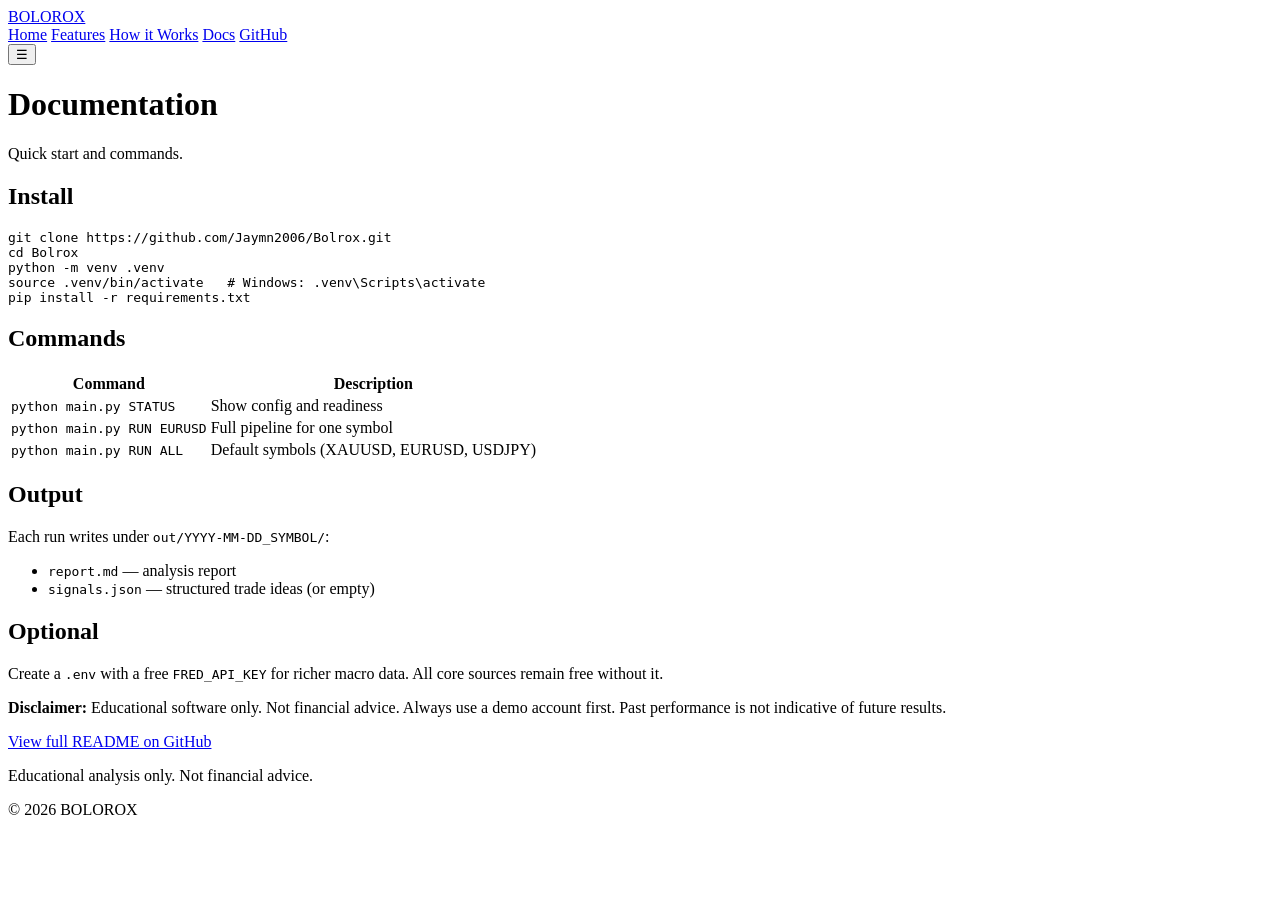
==== website/docs.html @ c4c89ba8 "Add Docs page" ====
<!DOCTYPE html>
<html lang="en">
<head>
  <meta charset="UTF-8" />
  <meta name="viewport" content="width=device-width, initial-scale=1.0" />
  <title>Docs — BOLOROX</title>
  <link href="https://fonts.googleapis.com/css2?family=Inter:wght@400;500;600;700;800&family=JetBrains+Mono:wght@400;500&display=swap" rel="stylesheet" />
  <link rel="stylesheet" href="css/style.css" />
</head>
<body>
  <div class="bg-grid"></div>
  <header class="nav">
    <a href="index.html" class="logo">BOLOROX</a>
    <nav>
      <a href="index.html">Home</a>
      <a href="features.html">Features</a>
      <a href="how-it-works.html">How it Works</a>
      <a href="docs.html" class="active">Docs</a>
      <a href="https://github.com/Jaymn2006/Bolrox" class="btn btn-ghost" target="_blank" rel="noopener">GitHub</a>
    </nav>
    <button class="menu-toggle" aria-label="Menu">☰</button>
  </header>

  <main class="page">
    <h1>Documentation</h1>
    <p class="lead">Quick start and commands.</p>

    <h2>Install</h2>
    <pre class="code-block"><code>git clone https://github.com/Jaymn2006/Bolrox.git
cd Bolrox
python -m venv .venv
source .venv/bin/activate   # Windows: .venv\Scripts\activate
pip install -r requirements.txt</code></pre>

    <h2>Commands</h2>
    <table class="table">
      <thead>
        <tr><th>Command</th><th>Description</th></tr>
      </thead>
      <tbody>
        <tr><td><code>python main.py STATUS</code></td><td>Show config and readiness</td></tr>
        <tr><td><code>python main.py RUN EURUSD</code></td><td>Full pipeline for one symbol</td></tr>
        <tr><td><code>python main.py RUN ALL</code></td><td>Default symbols (XAUUSD, EURUSD, USDJPY)</td></tr>
      </tbody>
    </table>

    <h2>Output</h2>
    <p>Each run writes under <code>out/YYYY-MM-DD_SYMBOL/</code>:</p>
    <ul>
      <li><code>report.md</code> — analysis report</li>
      <li><code>signals.json</code> — structured trade ideas (or empty)</li>
    </ul>

    <h2>Optional</h2>
    <p>Create a <code>.env</code> with a free <code>FRED_API_KEY</code> for richer macro data. All core sources remain free without it.</p>

    <div class="callout warn">
      <strong>Disclaimer:</strong> Educational software only. Not financial advice. Always use a demo account first. Past performance is not indicative of future results.
    </div>

    <p><a href="https://github.com/Jaymn2006/Bolrox" class="btn btn-primary" target="_blank" rel="noopener">View full README on GitHub</a></p>
  </main>

  <footer class="footer">
    <p>Educational analysis only. Not financial advice.</p>
    <p>© 2026 BOLOROX</p>
  </footer>
  <script src="js/main.js"></script>
</body>
</html>
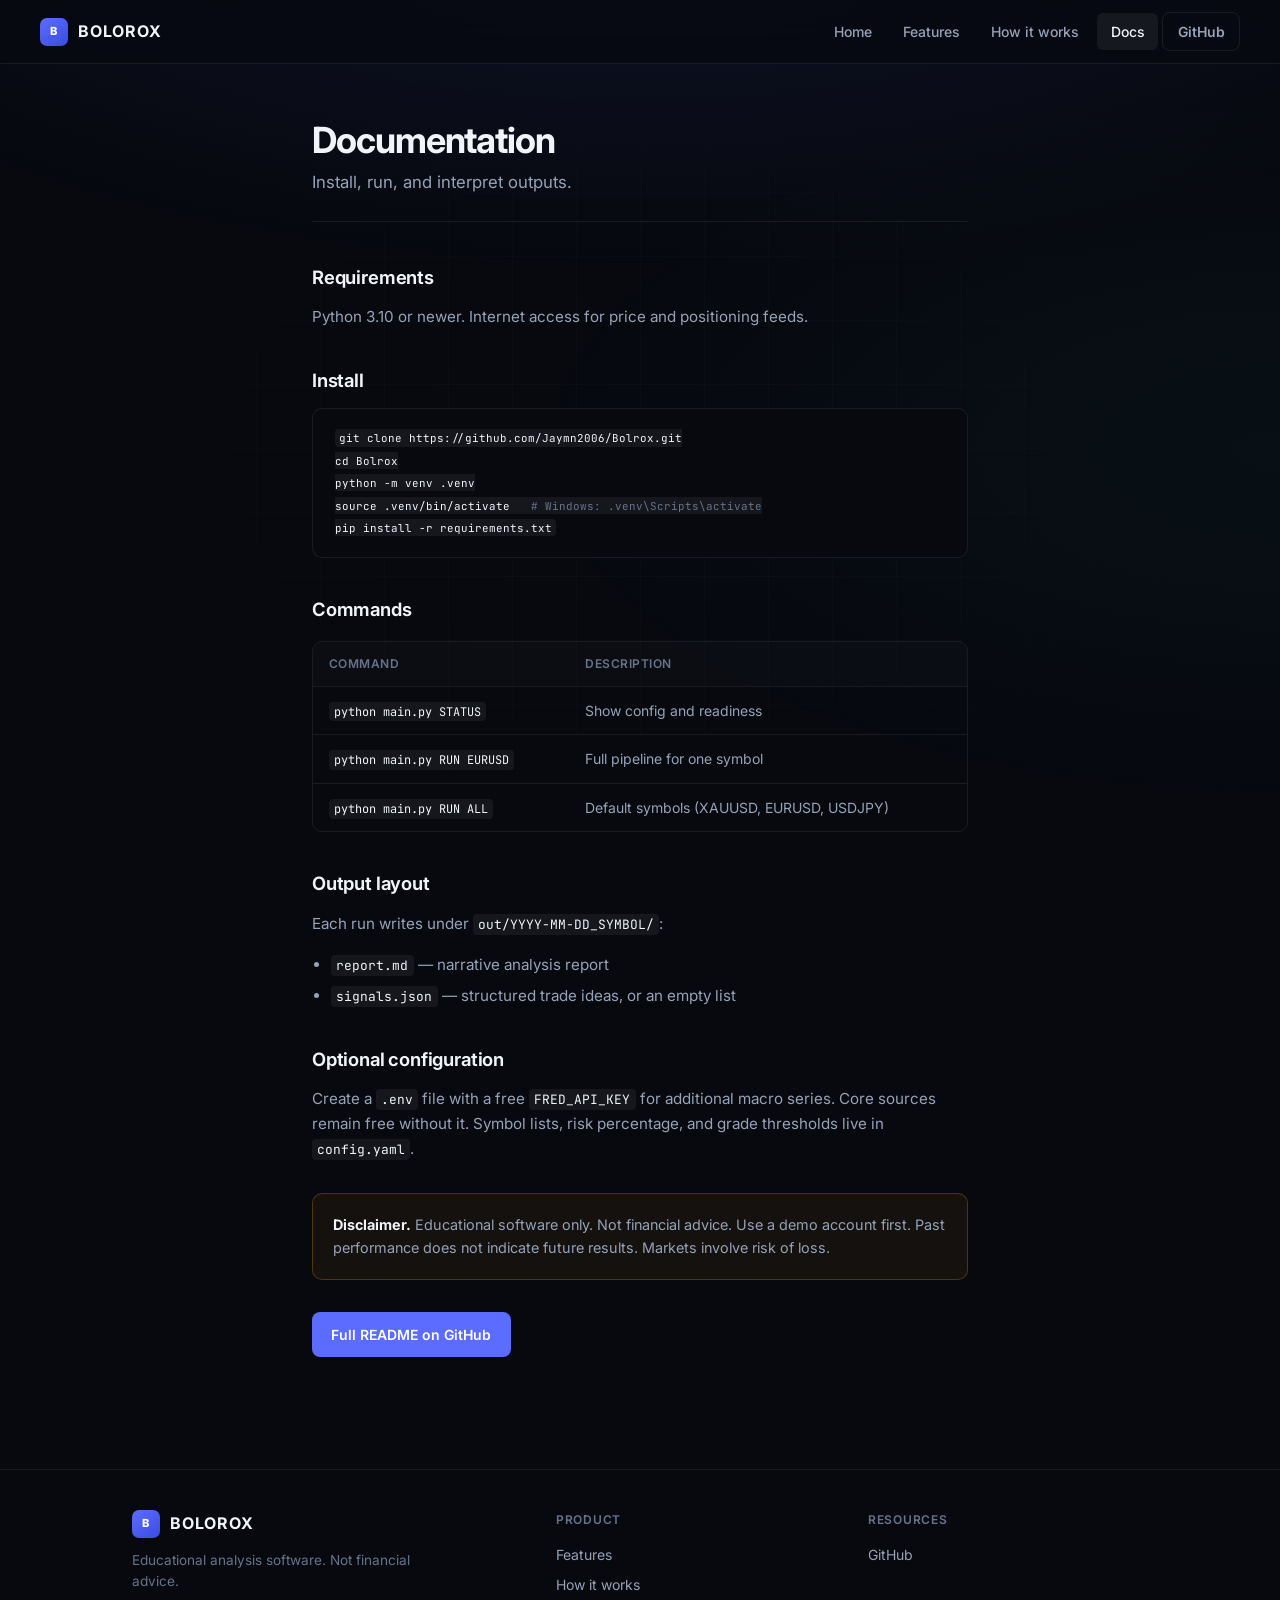
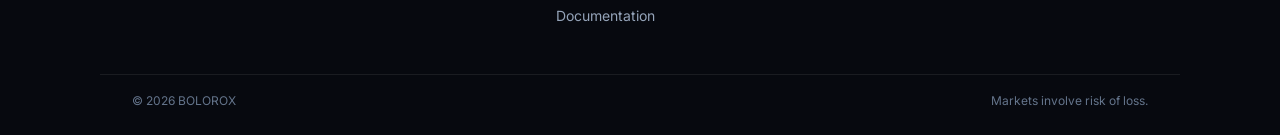
==== commit 7a83cd79: "Professional docs page" ====
--- a/website/docs.html
+++ b/website/docs.html
@@ -3,67 +3,97 @@
 <head>
   <meta charset="UTF-8" />
   <meta name="viewport" content="width=device-width, initial-scale=1.0" />
-  <title>Docs — BOLOROX</title>
-  <link href="https://fonts.googleapis.com/css2?family=Inter:wght@400;500;600;700;800&family=JetBrains+Mono:wght@400;500&display=swap" rel="stylesheet" />
+  <title>Documentation — BOLOROX</title>
+  <meta name="description" content="Install, commands, and output layout for the BOLOROX forex analysis pipeline." />
+  <link href="https://fonts.googleapis.com/css2?family=Inter:wght@400;500;600;700&family=JetBrains+Mono:wght@400;500;600&display=swap" rel="stylesheet" />
   <link rel="stylesheet" href="css/style.css" />
 </head>
 <body>
+  <div class="bg-ambient"></div>
   <div class="bg-grid"></div>
+
   <header class="nav">
-    <a href="index.html" class="logo">BOLOROX</a>
+    <a href="index.html" class="logo"><span class="logo-mark">B</span> BOLOROX</a>
     <nav>
       <a href="index.html">Home</a>
       <a href="features.html">Features</a>
-      <a href="how-it-works.html">How it Works</a>
+      <a href="how-it-works.html">How it works</a>
       <a href="docs.html" class="active">Docs</a>
       <a href="https://github.com/Jaymn2006/Bolrox" class="btn btn-ghost" target="_blank" rel="noopener">GitHub</a>
     </nav>
-    <button class="menu-toggle" aria-label="Menu">☰</button>
+    <button class="menu-toggle" aria-label="Open menu">☰</button>
   </header>
 
   <main class="page">
-    <h1>Documentation</h1>
-    <p class="lead">Quick start and commands.</p>
+    <div class="page-header">
+      <h1>Documentation</h1>
+      <p class="lead">Install, run, and interpret outputs.</p>
+    </div>
+
+    <h2>Requirements</h2>
+    <p>Python 3.10 or newer. Internet access for price and positioning feeds.</p>
 
     <h2>Install</h2>
     <pre class="code-block"><code>git clone https://github.com/Jaymn2006/Bolrox.git
 cd Bolrox
 python -m venv .venv
-source .venv/bin/activate   # Windows: .venv\Scripts\activate
+source .venv/bin/activate   <span class="comment"># Windows: .venv\Scripts\activate</span>
 pip install -r requirements.txt</code></pre>
 
     <h2>Commands</h2>
-    <table class="table">
-      <thead>
-        <tr><th>Command</th><th>Description</th></tr>
-      </thead>
-      <tbody>
-        <tr><td><code>python main.py STATUS</code></td><td>Show config and readiness</td></tr>
-        <tr><td><code>python main.py RUN EURUSD</code></td><td>Full pipeline for one symbol</td></tr>
-        <tr><td><code>python main.py RUN ALL</code></td><td>Default symbols (XAUUSD, EURUSD, USDJPY)</td></tr>
-      </tbody>
-    </table>
+    <div class="table-wrap">
+      <table class="table">
+        <thead>
+          <tr><th>Command</th><th>Description</th></tr>
+        </thead>
+        <tbody>
+          <tr><td><code>python main.py STATUS</code></td><td>Show config and readiness</td></tr>
+          <tr><td><code>python main.py RUN EURUSD</code></td><td>Full pipeline for one symbol</td></tr>
+          <tr><td><code>python main.py RUN ALL</code></td><td>Default symbols (XAUUSD, EURUSD, USDJPY)</td></tr>
+        </tbody>
+      </table>
+    </div>
 
-    <h2>Output</h2>
+    <h2>Output layout</h2>
     <p>Each run writes under <code>out/YYYY-MM-DD_SYMBOL/</code>:</p>
     <ul>
-      <li><code>report.md</code> — analysis report</li>
-      <li><code>signals.json</code> — structured trade ideas (or empty)</li>
+      <li><code>report.md</code> — narrative analysis report</li>
+      <li><code>signals.json</code> — structured trade ideas, or an empty list</li>
     </ul>
 
-    <h2>Optional</h2>
-    <p>Create a <code>.env</code> with a free <code>FRED_API_KEY</code> for richer macro data. All core sources remain free without it.</p>
+    <h2>Optional configuration</h2>
+    <p>Create a <code>.env</code> file with a free <code>FRED_API_KEY</code> for additional macro series. Core sources remain free without it. Symbol lists, risk percentage, and grade thresholds live in <code>config.yaml</code>.</p>
 
     <div class="callout warn">
-      <strong>Disclaimer:</strong> Educational software only. Not financial advice. Always use a demo account first. Past performance is not indicative of future results.
+      <strong>Disclaimer.</strong> Educational software only. Not financial advice. Use a demo account first. Past performance does not indicate future results. Markets involve risk of loss.
     </div>
 
-    <p><a href="https://github.com/Jaymn2006/Bolrox" class="btn btn-primary" target="_blank" rel="noopener">View full README on GitHub</a></p>
+    <p style="margin-top:2rem">
+      <a href="https://github.com/Jaymn2006/Bolrox" class="btn btn-primary" target="_blank" rel="noopener">Full README on GitHub</a>
+    </p>
   </main>
 
   <footer class="footer">
-    <p>Educational analysis only. Not financial advice.</p>
-    <p>© 2026 BOLOROX</p>
+    <div class="footer-inner">
+      <div class="footer-brand">
+        <a href="index.html" class="logo"><span class="logo-mark">B</span> BOLOROX</a>
+        <p>Educational analysis software. Not financial advice.</p>
+      </div>
+      <div class="footer-col">
+        <h4>Product</h4>
+        <a href="features.html">Features</a>
+        <a href="how-it-works.html">How it works</a>
+        <a href="docs.html">Documentation</a>
+      </div>
+      <div class="footer-col">
+        <h4>Resources</h4>
+        <a href="https://github.com/Jaymn2006/Bolrox" target="_blank" rel="noopener">GitHub</a>
+      </div>
+    </div>
+    <div class="footer-bottom">
+      <span>© 2026 BOLOROX</span>
+      <span>Markets involve risk of loss.</span>
+    </div>
   </footer>
   <script src="js/main.js"></script>
 </body>
--- a/website/css/style.css
+++ b/website/css/style.css
@@ -0,0 +1,736 @@
+:root {
+  --bg: #07090f;
+  --bg-soft: #0c1019;
+  --surface: #11151f;
+  --surface-hover: #161b27;
+  --border: rgba(255, 255, 255, 0.08);
+  --border-strong: rgba(255, 255, 255, 0.14);
+  --text: #f1f5f9;
+  --text-secondary: #94a3b8;
+  --text-muted: #64748b;
+  --primary: #5b6cff;
+  --primary-hover: #4a5aef;
+  --accent: #2dd4bf;
+  --warn: #f59e0b;
+  --radius: 10px;
+  --radius-lg: 16px;
+  --font: "Inter", -apple-system, BlinkMacSystemFont, "Segoe UI", sans-serif;
+  --mono: "JetBrains Mono", "SF Mono", ui-monospace, monospace;
+  --max: 1080px;
+  --nav-h: 64px;
+}
+
+*, *::before, *::after { box-sizing: border-box; margin: 0; padding: 0; }
+html { scroll-behavior: smooth; }
+
+body {
+  font-family: var(--font);
+  background: var(--bg);
+  color: var(--text);
+  line-height: 1.65;
+  min-height: 100vh;
+  -webkit-font-smoothing: antialiased;
+}
+
+a { color: inherit; }
+
+.bg-ambient {
+  position: fixed;
+  inset: 0;
+  z-index: 0;
+  pointer-events: none;
+  background:
+    radial-gradient(ellipse 80% 50% at 50% -20%, rgba(91, 108, 255, 0.12), transparent),
+    radial-gradient(ellipse 60% 40% at 100% 50%, rgba(45, 212, 191, 0.04), transparent);
+}
+
+.bg-grid {
+  position: fixed;
+  inset: 0;
+  z-index: 0;
+  pointer-events: none;
+  background-image:
+    linear-gradient(rgba(255, 255, 255, 0.02) 1px, transparent 1px),
+    linear-gradient(90deg, rgba(255, 255, 255, 0.02) 1px, transparent 1px);
+  background-size: 64px 64px;
+  mask-image: radial-gradient(ellipse at center, black 20%, transparent 70%);
+}
+
+.nav {
+  position: sticky;
+  top: 0;
+  z-index: 100;
+  height: var(--nav-h);
+  display: flex;
+  align-items: center;
+  justify-content: space-between;
+  padding: 0 clamp(1.25rem, 4vw, 2.5rem);
+  background: rgba(7, 9, 15, 0.8);
+  backdrop-filter: blur(16px) saturate(1.4);
+  border-bottom: 1px solid var(--border);
+}
+
+.logo {
+  display: flex;
+  align-items: center;
+  gap: 0.6rem;
+  text-decoration: none;
+  font-weight: 700;
+  font-size: 1rem;
+  letter-spacing: 0.06em;
+  color: var(--text);
+}
+
+.logo-mark {
+  width: 28px;
+  height: 28px;
+  border-radius: 7px;
+  background: linear-gradient(145deg, var(--primary), #3b4de0);
+  display: flex;
+  align-items: center;
+  justify-content: center;
+  font-size: 0.7rem;
+  font-weight: 800;
+  color: #fff;
+}
+
+.nav nav {
+  display: flex;
+  align-items: center;
+  gap: 0.25rem;
+}
+
+.nav nav > a:not(.btn) {
+  color: var(--text-secondary);
+  text-decoration: none;
+  font-weight: 500;
+  font-size: 0.875rem;
+  padding: 0.45rem 0.85rem;
+  border-radius: 6px;
+  transition: color 0.15s, background 0.15s;
+}
+
+.nav nav > a:not(.btn):hover {
+  color: var(--text);
+  background: rgba(255, 255, 255, 0.04);
+}
+
+.nav nav > a.active {
+  color: var(--text);
+  background: rgba(255, 255, 255, 0.06);
+}
+
+.menu-toggle {
+  display: none;
+  background: none;
+  border: 1px solid var(--border);
+  color: var(--text);
+  width: 40px;
+  height: 40px;
+  border-radius: 8px;
+  cursor: pointer;
+  font-size: 1.1rem;
+  align-items: center;
+  justify-content: center;
+}
+
+.btn {
+  display: inline-flex;
+  align-items: center;
+  justify-content: center;
+  gap: 0.4rem;
+  padding: 0.625rem 1.15rem;
+  border-radius: 8px;
+  font-weight: 600;
+  font-size: 0.875rem;
+  text-decoration: none;
+  transition: background 0.15s, border-color 0.15s, box-shadow 0.15s;
+  border: 1px solid transparent;
+  cursor: pointer;
+  white-space: nowrap;
+}
+
+.btn-primary {
+  background: var(--primary);
+  color: #fff;
+}
+.btn-primary:hover {
+  background: var(--primary-hover);
+  box-shadow: 0 4px 20px rgba(91, 108, 255, 0.35);
+}
+
+.btn-secondary {
+  background: transparent;
+  color: var(--text);
+  border-color: var(--border-strong);
+}
+.btn-secondary:hover {
+  background: rgba(255, 255, 255, 0.04);
+  border-color: rgba(255, 255, 255, 0.2);
+}
+
+.btn-ghost {
+  background: transparent;
+  color: var(--text-secondary);
+  border-color: var(--border);
+  padding: 0.45rem 0.9rem;
+}
+.btn-ghost:hover {
+  color: var(--text);
+  border-color: var(--border-strong);
+}
+
+.btn-lg {
+  padding: 0.8rem 1.5rem;
+  font-size: 0.9375rem;
+}
+
+.hero {
+  position: relative;
+  z-index: 1;
+  max-width: 820px;
+  margin: 0 auto;
+  padding: 5.5rem clamp(1.25rem, 4vw, 2rem) 4rem;
+  text-align: center;
+}
+
+.badge {
+  display: inline-flex;
+  align-items: center;
+  gap: 0.5rem;
+  padding: 0.3rem 0.85rem;
+  border-radius: 999px;
+  font-size: 0.75rem;
+  font-weight: 600;
+  letter-spacing: 0.02em;
+  color: var(--accent);
+  background: rgba(45, 212, 191, 0.08);
+  border: 1px solid rgba(45, 212, 191, 0.2);
+  margin-bottom: 1.75rem;
+}
+
+.badge-dot {
+  width: 6px;
+  height: 6px;
+  border-radius: 50%;
+  background: var(--accent);
+  box-shadow: 0 0 8px var(--accent);
+}
+
+h1 {
+  font-size: clamp(2.25rem, 5.5vw, 3.5rem);
+  font-weight: 700;
+  line-height: 1.12;
+  letter-spacing: -0.03em;
+  margin-bottom: 1.25rem;
+  color: var(--text);
+}
+
+.gradient-text {
+  background: linear-gradient(120deg, #8b9aff 0%, var(--accent) 100%);
+  -webkit-background-clip: text;
+  -webkit-text-fill-color: transparent;
+  background-clip: text;
+}
+
+.lead {
+  font-size: 1.125rem;
+  color: var(--text-secondary);
+  max-width: 560px;
+  margin: 0 auto 2.25rem;
+  line-height: 1.7;
+}
+
+.hero-cta {
+  display: flex;
+  gap: 0.75rem;
+  justify-content: center;
+  flex-wrap: wrap;
+  margin-bottom: 3.5rem;
+}
+
+.hero-stats {
+  display: grid;
+  grid-template-columns: repeat(4, 1fr);
+  gap: 0.75rem;
+  max-width: 640px;
+  margin: 0 auto;
+}
+
+.stat {
+  background: var(--surface);
+  border: 1px solid var(--border);
+  border-radius: var(--radius);
+  padding: 1rem 0.75rem;
+}
+
+.stat .num {
+  display: block;
+  font-size: 1.35rem;
+  font-weight: 600;
+  color: var(--text);
+  font-family: var(--mono);
+  letter-spacing: -0.02em;
+  margin-bottom: 0.2rem;
+}
+
+.stat .label {
+  font-size: 0.7rem;
+  color: var(--text-muted);
+  font-weight: 500;
+  text-transform: uppercase;
+  letter-spacing: 0.04em;
+}
+
+.section {
+  position: relative;
+  z-index: 1;
+  max-width: var(--max);
+  margin: 0 auto;
+  padding: 3.5rem clamp(1.25rem, 4vw, 2rem);
+}
+
+.section-header {
+  text-align: center;
+  margin-bottom: 2.5rem;
+}
+
+.section-header h2 {
+  font-size: 1.5rem;
+  font-weight: 650;
+  letter-spacing: -0.02em;
+  margin-bottom: 0.5rem;
+}
+
+.section-header p {
+  color: var(--text-secondary);
+  font-size: 1rem;
+  max-width: 480px;
+  margin: 0 auto;
+}
+
+.section-label {
+  display: block;
+  font-size: 0.75rem;
+  font-weight: 600;
+  text-transform: uppercase;
+  letter-spacing: 0.08em;
+  color: var(--primary);
+  margin-bottom: 0.6rem;
+}
+
+.cards {
+  display: grid;
+  grid-template-columns: repeat(3, 1fr);
+  gap: 1rem;
+}
+
+.card {
+  background: var(--surface);
+  border: 1px solid var(--border);
+  border-radius: var(--radius-lg);
+  padding: 1.5rem;
+  transition: border-color 0.2s, background 0.2s;
+}
+
+.card:hover {
+  border-color: var(--border-strong);
+  background: var(--surface-hover);
+}
+
+.card-icon {
+  width: 40px;
+  height: 40px;
+  border-radius: 9px;
+  background: rgba(91, 108, 255, 0.12);
+  color: #8b9aff;
+  display: flex;
+  align-items: center;
+  justify-content: center;
+  margin-bottom: 1rem;
+}
+
+.card-icon svg { width: 20px; height: 20px; }
+
+.card h3 {
+  font-size: 1rem;
+  font-weight: 600;
+  margin-bottom: 0.4rem;
+  letter-spacing: -0.01em;
+}
+
+.card p {
+  color: var(--text-secondary);
+  font-size: 0.9rem;
+  line-height: 1.6;
+}
+
+.principles {
+  display: grid;
+  grid-template-columns: repeat(2, 1fr);
+  gap: 1rem;
+}
+
+.principle {
+  display: flex;
+  gap: 1rem;
+  padding: 1.25rem;
+  background: var(--surface);
+  border: 1px solid var(--border);
+  border-radius: var(--radius);
+}
+
+.principle-num {
+  font-family: var(--mono);
+  font-size: 0.8rem;
+  font-weight: 600;
+  color: var(--primary);
+  flex-shrink: 0;
+  padding-top: 0.15rem;
+}
+
+.principle h3 {
+  font-size: 0.95rem;
+  font-weight: 600;
+  margin-bottom: 0.25rem;
+}
+
+.principle p {
+  font-size: 0.85rem;
+  color: var(--text-secondary);
+  margin: 0;
+}
+
+.symbols-wrap { text-align: center; }
+
+.symbols {
+  display: flex;
+  flex-wrap: wrap;
+  gap: 0.5rem;
+  justify-content: center;
+  margin-top: 1.25rem;
+}
+
+.chip {
+  padding: 0.4rem 0.9rem;
+  border-radius: 6px;
+  background: var(--surface);
+  border: 1px solid var(--border);
+  font-family: var(--mono);
+  font-weight: 500;
+  font-size: 0.8rem;
+  color: var(--text-secondary);
+}
+
+.chip.primary {
+  color: var(--accent);
+  border-color: rgba(45, 212, 191, 0.25);
+  background: rgba(45, 212, 191, 0.06);
+}
+
+.cta-panel {
+  background: var(--surface);
+  border: 1px solid var(--border);
+  border-radius: var(--radius-lg);
+  padding: 2.5rem clamp(1.25rem, 3vw, 2.5rem);
+  text-align: center;
+  max-width: 640px;
+  margin: 0 auto;
+}
+
+.cta-panel h2 {
+  font-size: 1.35rem;
+  font-weight: 650;
+  margin-bottom: 0.5rem;
+  letter-spacing: -0.02em;
+}
+
+.cta-panel > p {
+  color: var(--text-secondary);
+  font-size: 0.95rem;
+  margin-bottom: 1.5rem;
+}
+
+.code-block {
+  background: var(--bg);
+  border: 1px solid var(--border);
+  border-radius: var(--radius);
+  padding: 1.15rem 1.35rem;
+  text-align: left;
+  overflow-x: auto;
+  margin: 0 auto 1.5rem;
+  font-family: var(--mono);
+  font-size: 0.8rem;
+  color: #cbd5e1;
+  line-height: 1.75;
+}
+
+.code-block .comment { color: var(--text-muted); }
+.code-block .cmd { color: var(--accent); }
+
+.page {
+  position: relative;
+  z-index: 1;
+  max-width: 720px;
+  margin: 0 auto;
+  padding: 3.5rem clamp(1.25rem, 4vw, 2rem) 4rem;
+}
+
+.page-header {
+  margin-bottom: 2.5rem;
+  padding-bottom: 1.5rem;
+  border-bottom: 1px solid var(--border);
+}
+
+.page-header h1 {
+  font-size: clamp(1.75rem, 4vw, 2.25rem);
+  margin-bottom: 0.5rem;
+}
+
+.page-header .lead {
+  margin: 0;
+  text-align: left;
+  font-size: 1.05rem;
+}
+
+.page h2 {
+  font-size: 1.15rem;
+  font-weight: 650;
+  margin: 2.25rem 0 0.75rem;
+  letter-spacing: -0.01em;
+  color: var(--text);
+}
+
+.page p, .page li {
+  color: var(--text-secondary);
+  font-size: 0.95rem;
+}
+
+.page p { margin-bottom: 1rem; }
+.page ul { padding-left: 1.2rem; margin-bottom: 1rem; }
+.page li { margin-bottom: 0.35rem; }
+
+.page code {
+  font-family: var(--mono);
+  font-size: 0.85em;
+  background: rgba(255, 255, 255, 0.06);
+  padding: 0.15em 0.4em;
+  border-radius: 4px;
+  color: var(--text);
+}
+
+.feature-grid {
+  display: grid;
+  grid-template-columns: repeat(2, 1fr);
+  gap: 0.85rem;
+}
+
+.feature {
+  background: var(--surface);
+  border: 1px solid var(--border);
+  border-radius: var(--radius);
+  padding: 1.15rem 1.25rem;
+}
+
+.feature h3 {
+  margin-bottom: 0.3rem;
+  font-size: 0.95rem;
+  font-weight: 600;
+}
+
+.feature p {
+  color: var(--text-secondary);
+  font-size: 0.85rem;
+  margin: 0;
+  line-height: 1.55;
+}
+
+.pipeline {
+  list-style: none;
+  margin: 0;
+  border-left: 1px solid var(--border);
+  padding-left: 0;
+}
+
+.pipeline li {
+  display: flex;
+  gap: 1.15rem;
+  margin-bottom: 0;
+  padding: 0 0 1.75rem 1.5rem;
+  position: relative;
+}
+
+.pipeline li:last-child { padding-bottom: 0; }
+
+.step {
+  position: absolute;
+  left: -13px;
+  flex-shrink: 0;
+  width: 26px;
+  height: 26px;
+  border-radius: 50%;
+  background: var(--surface);
+  border: 2px solid var(--primary);
+  color: var(--text);
+  font-weight: 600;
+  font-size: 0.7rem;
+  font-family: var(--mono);
+  display: flex;
+  align-items: center;
+  justify-content: center;
+}
+
+.pipeline h3 {
+  margin-bottom: 0.2rem;
+  font-size: 0.95rem;
+  font-weight: 600;
+}
+
+.pipeline p {
+  color: var(--text-secondary);
+  margin: 0;
+  font-size: 0.875rem;
+}
+
+.callout {
+  background: rgba(91, 108, 255, 0.06);
+  border: 1px solid rgba(91, 108, 255, 0.2);
+  border-radius: var(--radius);
+  padding: 1.15rem 1.25rem;
+  margin: 2rem 0;
+  font-size: 0.9rem;
+  color: var(--text-secondary);
+}
+
+.callout strong { color: var(--text); }
+
+.callout.warn {
+  background: rgba(245, 158, 11, 0.06);
+  border-color: rgba(245, 158, 11, 0.25);
+}
+
+.table-wrap {
+  overflow-x: auto;
+  margin: 1rem 0 1.5rem;
+  border: 1px solid var(--border);
+  border-radius: var(--radius);
+}
+
+.table {
+  width: 100%;
+  border-collapse: collapse;
+  font-size: 0.875rem;
+}
+
+.table th, .table td {
+  text-align: left;
+  padding: 0.75rem 1rem;
+  border-bottom: 1px solid var(--border);
+}
+
+.table tr:last-child td { border-bottom: none; }
+
+.table th {
+  color: var(--text-muted);
+  font-weight: 600;
+  font-size: 0.75rem;
+  text-transform: uppercase;
+  letter-spacing: 0.04em;
+  background: rgba(255, 255, 255, 0.02);
+}
+
+.table td { color: var(--text-secondary); }
+.table td code { white-space: nowrap; }
+
+.footer {
+  position: relative;
+  z-index: 1;
+  border-top: 1px solid var(--border);
+  margin-top: 2rem;
+}
+
+.footer-inner {
+  max-width: var(--max);
+  margin: 0 auto;
+  padding: 2.5rem clamp(1.25rem, 4vw, 2rem);
+  display: grid;
+  grid-template-columns: 1.4fr 1fr 1fr;
+  gap: 2rem;
+}
+
+.footer-brand .logo { margin-bottom: 0.75rem; }
+
+.footer-brand p {
+  font-size: 0.85rem;
+  color: var(--text-muted);
+  max-width: 280px;
+  line-height: 1.55;
+}
+
+.footer-col h4 {
+  font-size: 0.75rem;
+  font-weight: 600;
+  text-transform: uppercase;
+  letter-spacing: 0.06em;
+  color: var(--text-muted);
+  margin-bottom: 0.85rem;
+}
+
+.footer-col a {
+  display: block;
+  font-size: 0.875rem;
+  color: var(--text-secondary);
+  text-decoration: none;
+  margin-bottom: 0.45rem;
+  transition: color 0.15s;
+}
+
+.footer-col a:hover { color: var(--text); }
+
+.footer-bottom {
+  max-width: var(--max);
+  margin: 0 auto;
+  padding: 1rem clamp(1.25rem, 4vw, 2rem) 1.5rem;
+  border-top: 1px solid var(--border);
+  display: flex;
+  justify-content: space-between;
+  flex-wrap: wrap;
+  gap: 0.5rem;
+  font-size: 0.75rem;
+  color: var(--text-muted);
+}
+
+.footer-bottom a {
+  color: var(--text-secondary);
+  text-decoration: none;
+}
+
+.footer-bottom a:hover { color: var(--text); }
+
+@media (max-width: 860px) {
+  .cards { grid-template-columns: 1fr; }
+  .principles { grid-template-columns: 1fr; }
+  .feature-grid { grid-template-columns: 1fr; }
+  .footer-inner { grid-template-columns: 1fr; gap: 1.5rem; }
+}
+
+@media (max-width: 720px) {
+  .nav nav { display: none; }
+  .nav nav.open {
+    display: flex;
+    flex-direction: column;
+    align-items: stretch;
+    position: absolute;
+    top: var(--nav-h);
+    left: 0;
+    right: 0;
+    background: var(--bg-soft);
+    padding: 0.75rem;
+    border-bottom: 1px solid var(--border);
+    gap: 0.15rem;
+  }
+  .nav nav.open .btn-ghost { margin-top: 0.5rem; text-align: center; }
+  .menu-toggle { display: flex; }
+  .hero-stats { grid-template-columns: 1fr 1fr; }
+  .hero { padding-top: 3.5rem; }
+}
